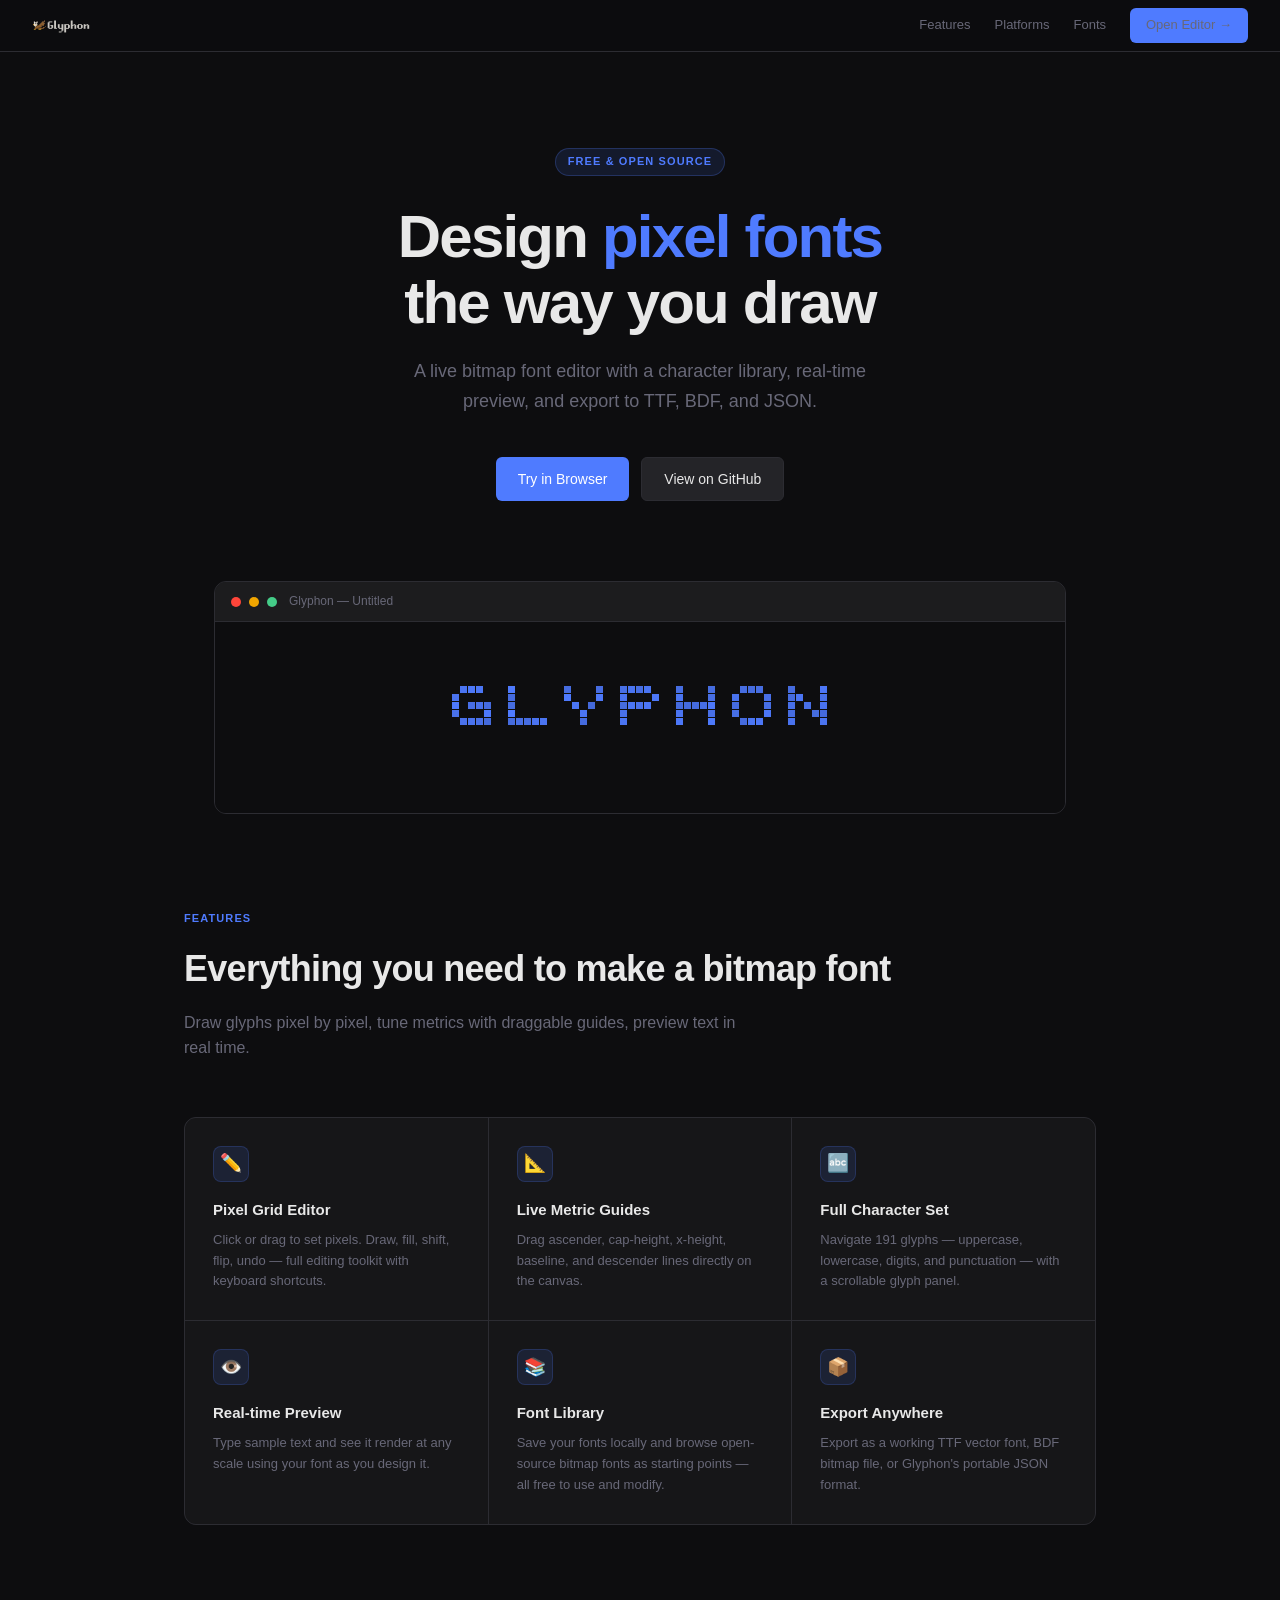
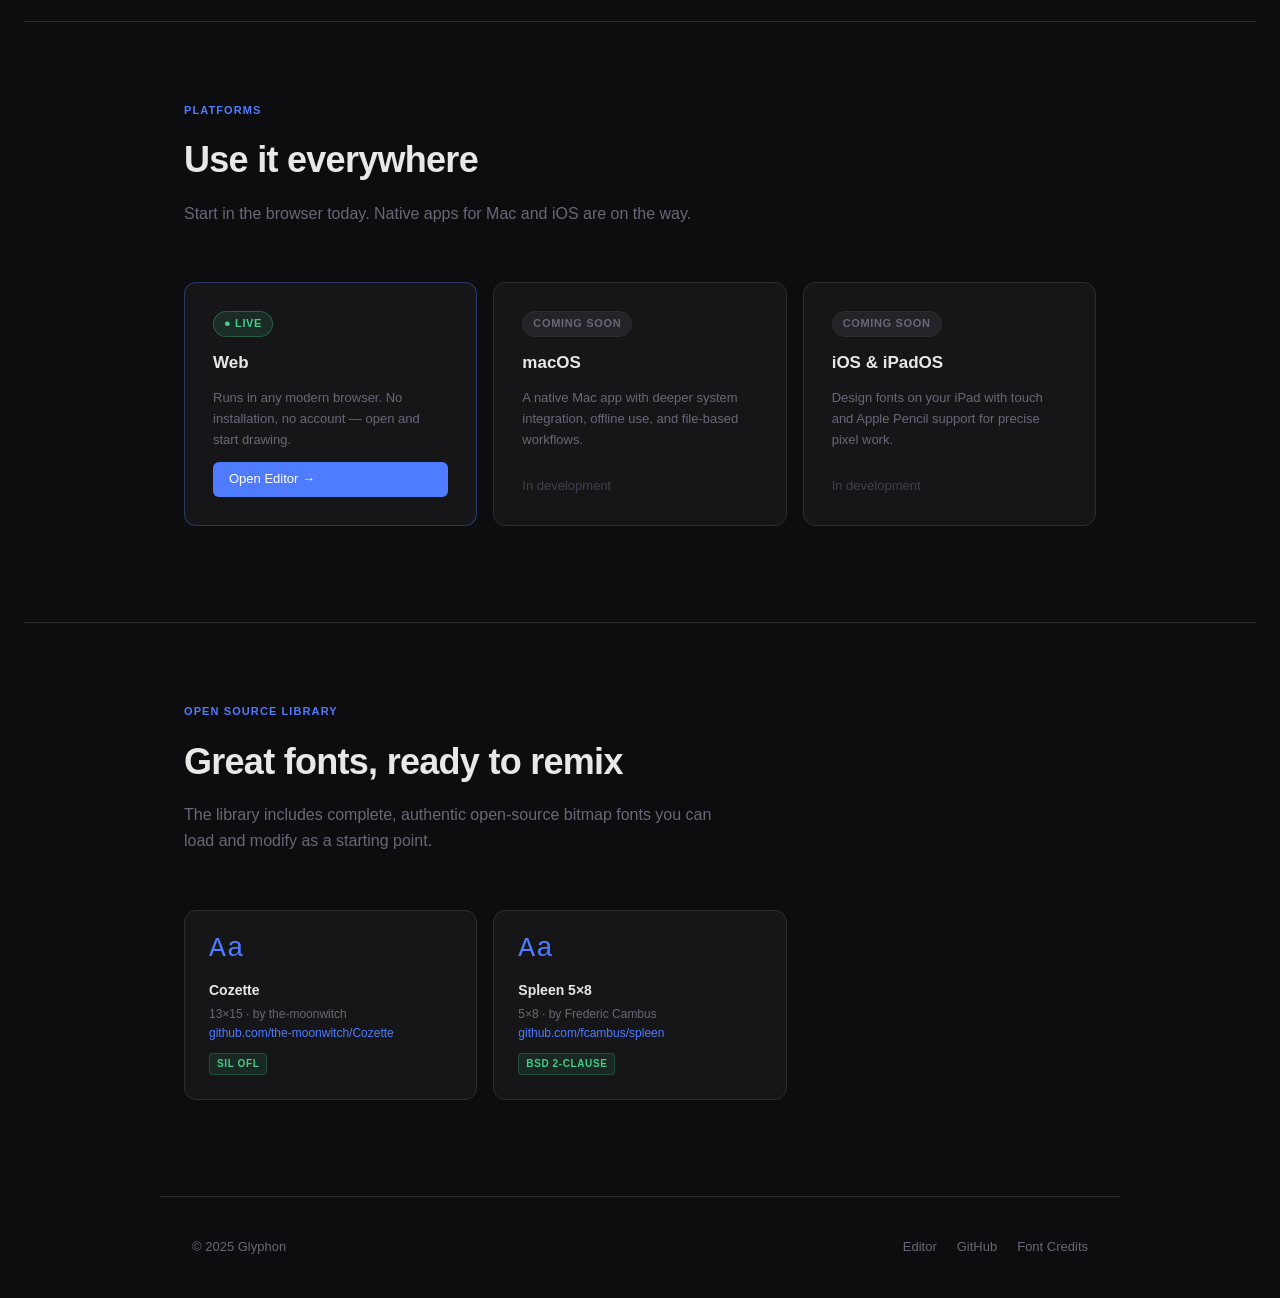
==== about.html @ fd6e1372 "feat: add Glyphon microsite (about.html) - Hero section with pixel-font canvas preview - Feature gri" ====
<!DOCTYPE html>
<html lang="en">
<head>
  <meta charset="UTF-8">
  <meta name="viewport" content="width=device-width, initial-scale=1.0">
  <title>Glyphon — Pixel Font Editor</title>
  <meta name="description" content="Design bitmap fonts with a live pixel editor, export to TTF, BDF, or JSON, and draw inspiration from an open-source font library.">
  <style>
    *, *::before, *::after { box-sizing: border-box; margin: 0; padding: 0; }

    :root {
      --bg-0:    #0d0d0f;
      --bg-1:    #161618;
      --bg-2:    #1c1c1e;
      --bg-3:    #242428;
      --border:  #2c2c32;
      --accent:  #4f7bff;
      --accent-h:#6d94ff;
      --text-0:  #e8e8e8;
      --text-1:  #686878;
      --text-2:  #404050;
      --green:   #44cc88;
      --red:     #ff453a;
    }

    html { scroll-behavior: smooth; }

    body {
      background: var(--bg-0);
      color: var(--text-0);
      font-family: -apple-system, BlinkMacSystemFont, 'Segoe UI', Helvetica, Arial, sans-serif;
      font-size: 15px;
      line-height: 1.6;
      -webkit-font-smoothing: antialiased;
    }

    a { color: var(--accent); text-decoration: none; }
    a:hover { color: var(--accent-h); }

    /* ── Nav ──────────────────────────────────────────────────── */
    nav {
      position: sticky;
      top: 0;
      z-index: 100;
      display: flex;
      align-items: center;
      justify-content: space-between;
      padding: 0 32px;
      height: 52px;
      background: rgba(13,13,15,0.85);
      backdrop-filter: blur(12px);
      border-bottom: 1px solid var(--border);
    }

    .nav-logo {
      display: flex;
      align-items: center;
      gap: 10px;
      font-weight: 600;
      font-size: 15px;
      color: var(--text-0);
    }

    .nav-logo img { height: 22px; }

    .nav-links {
      display: flex;
      align-items: center;
      gap: 24px;
      font-size: 13px;
      color: var(--text-1);
    }

    .nav-links a { color: var(--text-1); }
    .nav-links a:hover { color: var(--text-0); }

    .btn {
      display: inline-flex;
      align-items: center;
      gap: 6px;
      padding: 7px 16px;
      border-radius: 6px;
      font-size: 13px;
      font-weight: 500;
      cursor: pointer;
      border: none;
      transition: background 0.15s, color 0.15s;
    }

    .btn-primary {
      background: var(--accent);
      color: #fff;
    }
    .btn-primary:hover { background: var(--accent-h); color: #fff; }

    .btn-secondary {
      background: var(--bg-3);
      color: var(--text-0);
      border: 1px solid var(--border);
    }
    .btn-secondary:hover { background: #2e2e34; }

    /* ── Hero ─────────────────────────────────────────────────── */
    .hero {
      text-align: center;
      padding: 96px 24px 80px;
      max-width: 720px;
      margin: 0 auto;
    }

    .hero-eyebrow {
      display: inline-block;
      font-size: 11px;
      font-weight: 600;
      letter-spacing: 0.1em;
      text-transform: uppercase;
      color: var(--accent);
      background: rgba(79,123,255,0.12);
      border: 1px solid rgba(79,123,255,0.25);
      border-radius: 100px;
      padding: 4px 12px;
      margin-bottom: 28px;
    }

    .hero h1 {
      font-size: clamp(36px, 6vw, 60px);
      font-weight: 700;
      letter-spacing: -0.03em;
      line-height: 1.1;
      margin-bottom: 20px;
      color: var(--text-0);
    }

    .hero h1 span { color: var(--accent); }

    .hero p {
      font-size: 18px;
      color: var(--text-1);
      max-width: 520px;
      margin: 0 auto 40px;
      line-height: 1.7;
    }

    .hero-cta {
      display: flex;
      gap: 12px;
      justify-content: center;
      flex-wrap: wrap;
    }

    .hero-cta .btn { padding: 10px 22px; font-size: 14px; }

    /* ── Pixel preview canvas ─────────────────────────────────── */
    .pixel-preview {
      margin: 0 auto 96px;
      max-width: 900px;
      padding: 0 24px;
    }

    .preview-frame {
      background: var(--bg-1);
      border: 1px solid var(--border);
      border-radius: 12px;
      overflow: hidden;
    }

    .preview-bar {
      display: flex;
      align-items: center;
      gap: 8px;
      padding: 10px 16px;
      border-bottom: 1px solid var(--border);
      background: var(--bg-2);
    }

    .preview-dot {
      width: 10px; height: 10px;
      border-radius: 50%;
    }
    .preview-dot:nth-child(1) { background: var(--red); }
    .preview-dot:nth-child(2) { background: #f0a500; }
    .preview-dot:nth-child(3) { background: var(--green); }

    .preview-title {
      font-size: 12px;
      color: var(--text-1);
      margin-left: 4px;
    }

    .preview-canvas-wrap {
      padding: 32px;
      text-align: center;
      background: var(--bg-0);
    }

    canvas#hero-canvas {
      image-rendering: pixelated;
    }

    /* ── Features ─────────────────────────────────────────────── */
    .section {
      max-width: 960px;
      margin: 0 auto;
      padding: 0 24px 96px;
    }

    .section-label {
      font-size: 11px;
      font-weight: 600;
      letter-spacing: 0.1em;
      text-transform: uppercase;
      color: var(--accent);
      margin-bottom: 12px;
    }

    .section h2 {
      font-size: clamp(24px, 4vw, 36px);
      font-weight: 700;
      letter-spacing: -0.02em;
      margin-bottom: 12px;
    }

    .section-sub {
      color: var(--text-1);
      font-size: 16px;
      max-width: 560px;
      margin-bottom: 56px;
    }

    .features-grid {
      display: grid;
      grid-template-columns: repeat(auto-fill, minmax(260px, 1fr));
      gap: 1px;
      background: var(--border);
      border: 1px solid var(--border);
      border-radius: 12px;
      overflow: hidden;
    }

    .feature-card {
      background: var(--bg-1);
      padding: 28px;
    }

    .feature-icon {
      width: 36px;
      height: 36px;
      border-radius: 8px;
      background: rgba(79,123,255,0.12);
      border: 1px solid rgba(79,123,255,0.2);
      display: flex;
      align-items: center;
      justify-content: center;
      font-size: 18px;
      margin-bottom: 16px;
    }

    .feature-card h3 {
      font-size: 15px;
      font-weight: 600;
      margin-bottom: 8px;
    }

    .feature-card p {
      font-size: 13px;
      color: var(--text-1);
      line-height: 1.6;
    }

    /* ── Platforms ────────────────────────────────────────────── */
    .platforms-grid {
      display: grid;
      grid-template-columns: repeat(auto-fill, minmax(260px, 1fr));
      gap: 16px;
    }

    .platform-card {
      background: var(--bg-1);
      border: 1px solid var(--border);
      border-radius: 12px;
      padding: 28px;
      display: flex;
      flex-direction: column;
      gap: 12px;
    }

    .platform-card.available { border-color: rgba(79,123,255,0.35); }

    .platform-badge {
      display: inline-flex;
      align-items: center;
      gap: 6px;
      font-size: 11px;
      font-weight: 600;
      letter-spacing: 0.06em;
      text-transform: uppercase;
      padding: 3px 10px;
      border-radius: 100px;
      width: fit-content;
    }

    .badge-live {
      background: rgba(68,204,136,0.12);
      border: 1px solid rgba(68,204,136,0.3);
      color: var(--green);
    }

    .badge-soon {
      background: var(--bg-3);
      border: 1px solid var(--border);
      color: var(--text-1);
    }

    .platform-card h3 { font-size: 17px; font-weight: 600; }

    .platform-card p {
      font-size: 13px;
      color: var(--text-1);
      line-height: 1.6;
      flex: 1;
    }

    /* ── Fonts ────────────────────────────────────────────────── */
    .fonts-grid {
      display: grid;
      grid-template-columns: repeat(auto-fill, minmax(260px, 1fr));
      gap: 16px;
    }

    .font-card {
      background: var(--bg-1);
      border: 1px solid var(--border);
      border-radius: 12px;
      padding: 24px;
    }

    .font-preview {
      font-size: 28px;
      letter-spacing: 0.04em;
      margin-bottom: 16px;
      color: var(--accent);
      font-family: monospace;
      line-height: 1;
    }

    .font-name { font-size: 14px; font-weight: 600; margin-bottom: 4px; }

    .font-meta { font-size: 12px; color: var(--text-1); }

    .font-license {
      display: inline-block;
      margin-top: 10px;
      font-size: 10px;
      font-weight: 600;
      letter-spacing: 0.06em;
      text-transform: uppercase;
      background: rgba(68,204,136,0.1);
      border: 1px solid rgba(68,204,136,0.25);
      color: var(--green);
      border-radius: 4px;
      padding: 2px 7px;
    }

    /* ── Footer ───────────────────────────────────────────────── */
    footer {
      border-top: 1px solid var(--border);
      padding: 40px 32px;
      display: flex;
      align-items: center;
      justify-content: space-between;
      flex-wrap: wrap;
      gap: 16px;
      color: var(--text-1);
      font-size: 13px;
      max-width: 960px;
      margin: 0 auto;
    }

    footer a { color: var(--text-1); }
    footer a:hover { color: var(--text-0); }

    .footer-links { display: flex; gap: 20px; flex-wrap: wrap; }

    /* ── Divider ──────────────────────────────────────────────── */
    .divider {
      border: none;
      border-top: 1px solid var(--border);
      margin: 0 24px 80px;
    }
  </style>
</head>
<body>

  <!-- Nav -->
  <nav>
    <a class="nav-logo" href="about.html">
      <img src="assets/glyphon-logo.png" alt="Glyphon">
    </a>
    <div class="nav-links">
      <a href="#features">Features</a>
      <a href="#platforms">Platforms</a>
      <a href="#fonts">Fonts</a>
      <a class="btn btn-primary" href="index.html">Open Editor →</a>
    </div>
  </nav>

  <!-- Hero -->
  <section class="hero">
    <div class="hero-eyebrow">Free &amp; Open Source</div>
    <h1>Design <span>pixel fonts</span><br>the way you draw</h1>
    <p>A live bitmap font editor with a character library, real-time preview, and export to TTF, BDF, and JSON.</p>
    <div class="hero-cta">
      <a class="btn btn-primary" href="index.html">Try in Browser</a>
      <a class="btn btn-secondary" href="https://github.com/jussiedlund/glyphon-web" target="_blank">View on GitHub</a>
    </div>
  </section>

  <!-- Live pixel preview -->
  <div class="pixel-preview">
    <div class="preview-frame">
      <div class="preview-bar">
        <div class="preview-dot"></div>
        <div class="preview-dot"></div>
        <div class="preview-dot"></div>
        <span class="preview-title">Glyphon — Untitled</span>
      </div>
      <div class="preview-canvas-wrap">
        <canvas id="hero-canvas" width="720" height="120"></canvas>
      </div>
    </div>
  </div>

  <!-- Features -->
  <section class="section" id="features">
    <div class="section-label">Features</div>
    <h2>Everything you need to make a bitmap font</h2>
    <p class="section-sub">Draw glyphs pixel by pixel, tune metrics with draggable guides, preview text in real time.</p>

    <div class="features-grid">
      <div class="feature-card">
        <div class="feature-icon">✏️</div>
        <h3>Pixel Grid Editor</h3>
        <p>Click or drag to set pixels. Draw, fill, shift, flip, undo — full editing toolkit with keyboard shortcuts.</p>
      </div>
      <div class="feature-card">
        <div class="feature-icon">📐</div>
        <h3>Live Metric Guides</h3>
        <p>Drag ascender, cap-height, x-height, baseline, and descender lines directly on the canvas.</p>
      </div>
      <div class="feature-card">
        <div class="feature-icon">🔤</div>
        <h3>Full Character Set</h3>
        <p>Navigate 191 glyphs — uppercase, lowercase, digits, and punctuation — with a scrollable glyph panel.</p>
      </div>
      <div class="feature-card">
        <div class="feature-icon">👁️</div>
        <h3>Real-time Preview</h3>
        <p>Type sample text and see it render at any scale using your font as you design it.</p>
      </div>
      <div class="feature-card">
        <div class="feature-icon">📚</div>
        <h3>Font Library</h3>
        <p>Save your fonts locally and browse open-source bitmap fonts as starting points — all free to use and modify.</p>
      </div>
      <div class="feature-card">
        <div class="feature-icon">📦</div>
        <h3>Export Anywhere</h3>
        <p>Export as a working TTF vector font, BDF bitmap file, or Glyphon's portable JSON format.</p>
      </div>
    </div>
  </section>

  <hr class="divider">

  <!-- Platforms -->
  <section class="section" id="platforms">
    <div class="section-label">Platforms</div>
    <h2>Use it everywhere</h2>
    <p class="section-sub">Start in the browser today. Native apps for Mac and iOS are on the way.</p>

    <div class="platforms-grid">
      <div class="platform-card available">
        <span class="platform-badge badge-live">● Live</span>
        <h3>Web</h3>
        <p>Runs in any modern browser. No installation, no account — open and start drawing.</p>
        <a class="btn btn-primary" href="index.html">Open Editor →</a>
      </div>
      <div class="platform-card">
        <span class="platform-badge badge-soon">Coming soon</span>
        <h3>macOS</h3>
        <p>A native Mac app with deeper system integration, offline use, and file-based workflows.</p>
        <span style="font-size:13px; color: var(--text-2);">In development</span>
      </div>
      <div class="platform-card">
        <span class="platform-badge badge-soon">Coming soon</span>
        <h3>iOS &amp; iPadOS</h3>
        <p>Design fonts on your iPad with touch and Apple Pencil support for precise pixel work.</p>
        <span style="font-size:13px; color: var(--text-2);">In development</span>
      </div>
    </div>
  </section>

  <hr class="divider">

  <!-- Bundled Fonts -->
  <section class="section" id="fonts">
    <div class="section-label">Open Source Library</div>
    <h2>Great fonts, ready to remix</h2>
    <p class="section-sub">The library includes complete, authentic open-source bitmap fonts you can load and modify as a starting point.</p>

    <div class="fonts-grid">
      <div class="font-card">
        <div class="font-preview">Aa</div>
        <div class="font-name">Cozette</div>
        <div class="font-meta">13×15 · by the-moonwitch</div>
        <div class="font-meta"><a href="https://github.com/the-moonwitch/Cozette" target="_blank">github.com/the-moonwitch/Cozette</a></div>
        <span class="font-license">SIL OFL</span>
      </div>
      <div class="font-card">
        <div class="font-preview">Aa</div>
        <div class="font-name">Spleen 5×8</div>
        <div class="font-meta">5×8 · by Frederic Cambus</div>
        <div class="font-meta"><a href="https://github.com/fcambus/spleen" target="_blank">github.com/fcambus/spleen</a></div>
        <span class="font-license">BSD 2-Clause</span>
      </div>
    </div>
  </section>

  <!-- Footer -->
  <footer>
    <span>© 2025 Glyphon</span>
    <div class="footer-links">
      <a href="index.html">Editor</a>
      <a href="https://github.com/jussiedlund/glyphon-web" target="_blank">GitHub</a>
      <a href="FONTS.md">Font Credits</a>
    </div>
  </footer>

  <script>
    // Draw a live pixel-font preview on the hero canvas using Cozette-style glyphs
    (function () {
      const canvas = document.getElementById('hero-canvas');
      const ctx = canvas.getContext('2d');
      const W = canvas.width, H = canvas.height;

      // Simple 5×7 pixel font data for the preview text "GLYPHON"
      const GLYPHS = {
        G: [[0,1,1,1,0],[1,0,0,0,0],[1,0,1,1,1],[1,0,0,0,1],[0,1,1,1,1],[0,0,0,0,0],[0,0,0,0,0]],
        L: [[1,0,0,0,0],[1,0,0,0,0],[1,0,0,0,0],[1,0,0,0,0],[1,1,1,1,1],[0,0,0,0,0],[0,0,0,0,0]],
        Y: [[1,0,0,0,1],[1,0,0,0,1],[0,1,0,1,0],[0,0,1,0,0],[0,0,1,0,0],[0,0,0,0,0],[0,0,0,0,0]],
        P: [[1,1,1,1,0],[1,0,0,0,1],[1,1,1,1,0],[1,0,0,0,0],[1,0,0,0,0],[0,0,0,0,0],[0,0,0,0,0]],
        H: [[1,0,0,0,1],[1,0,0,0,1],[1,1,1,1,1],[1,0,0,0,1],[1,0,0,0,1],[0,0,0,0,0],[0,0,0,0,0]],
        O: [[0,1,1,1,0],[1,0,0,0,1],[1,0,0,0,1],[1,0,0,0,1],[0,1,1,1,0],[0,0,0,0,0],[0,0,0,0,0]],
        N: [[1,0,0,0,1],[1,1,0,0,1],[1,0,1,0,1],[1,0,0,1,1],[1,0,0,0,1],[0,0,0,0,0],[0,0,0,0,0]],
      };

      const TEXT = 'GLYPHON';
      const SCALE = 8;
      const PW = 5, PH = 7;
      const GAP = 2;

      const totalW = TEXT.length * (PW + GAP) * SCALE - GAP * SCALE;
      const totalH = PH * SCALE;
      const ox = Math.round((W - totalW) / 2);
      const oy = Math.round((H - totalH) / 2);

      ctx.clearRect(0, 0, W, H);

      TEXT.split('').forEach((ch, ci) => {
        const glyph = GLYPHS[ch];
        if (!glyph) return;
        const x0 = ox + ci * (PW + GAP) * SCALE;
        glyph.forEach((row, r) => {
          row.forEach((bit, c) => {
            if (!bit) return;
            // Blue-ish accent pixels
            const alpha = 0.85 + Math.random() * 0.15;
            ctx.fillStyle = `rgba(79,123,255,${alpha})`;
            ctx.fillRect(x0 + c * SCALE, oy + r * SCALE, SCALE - 1, SCALE - 1);
          });
        });
      });
    })();
  </script>

</body>
</html>
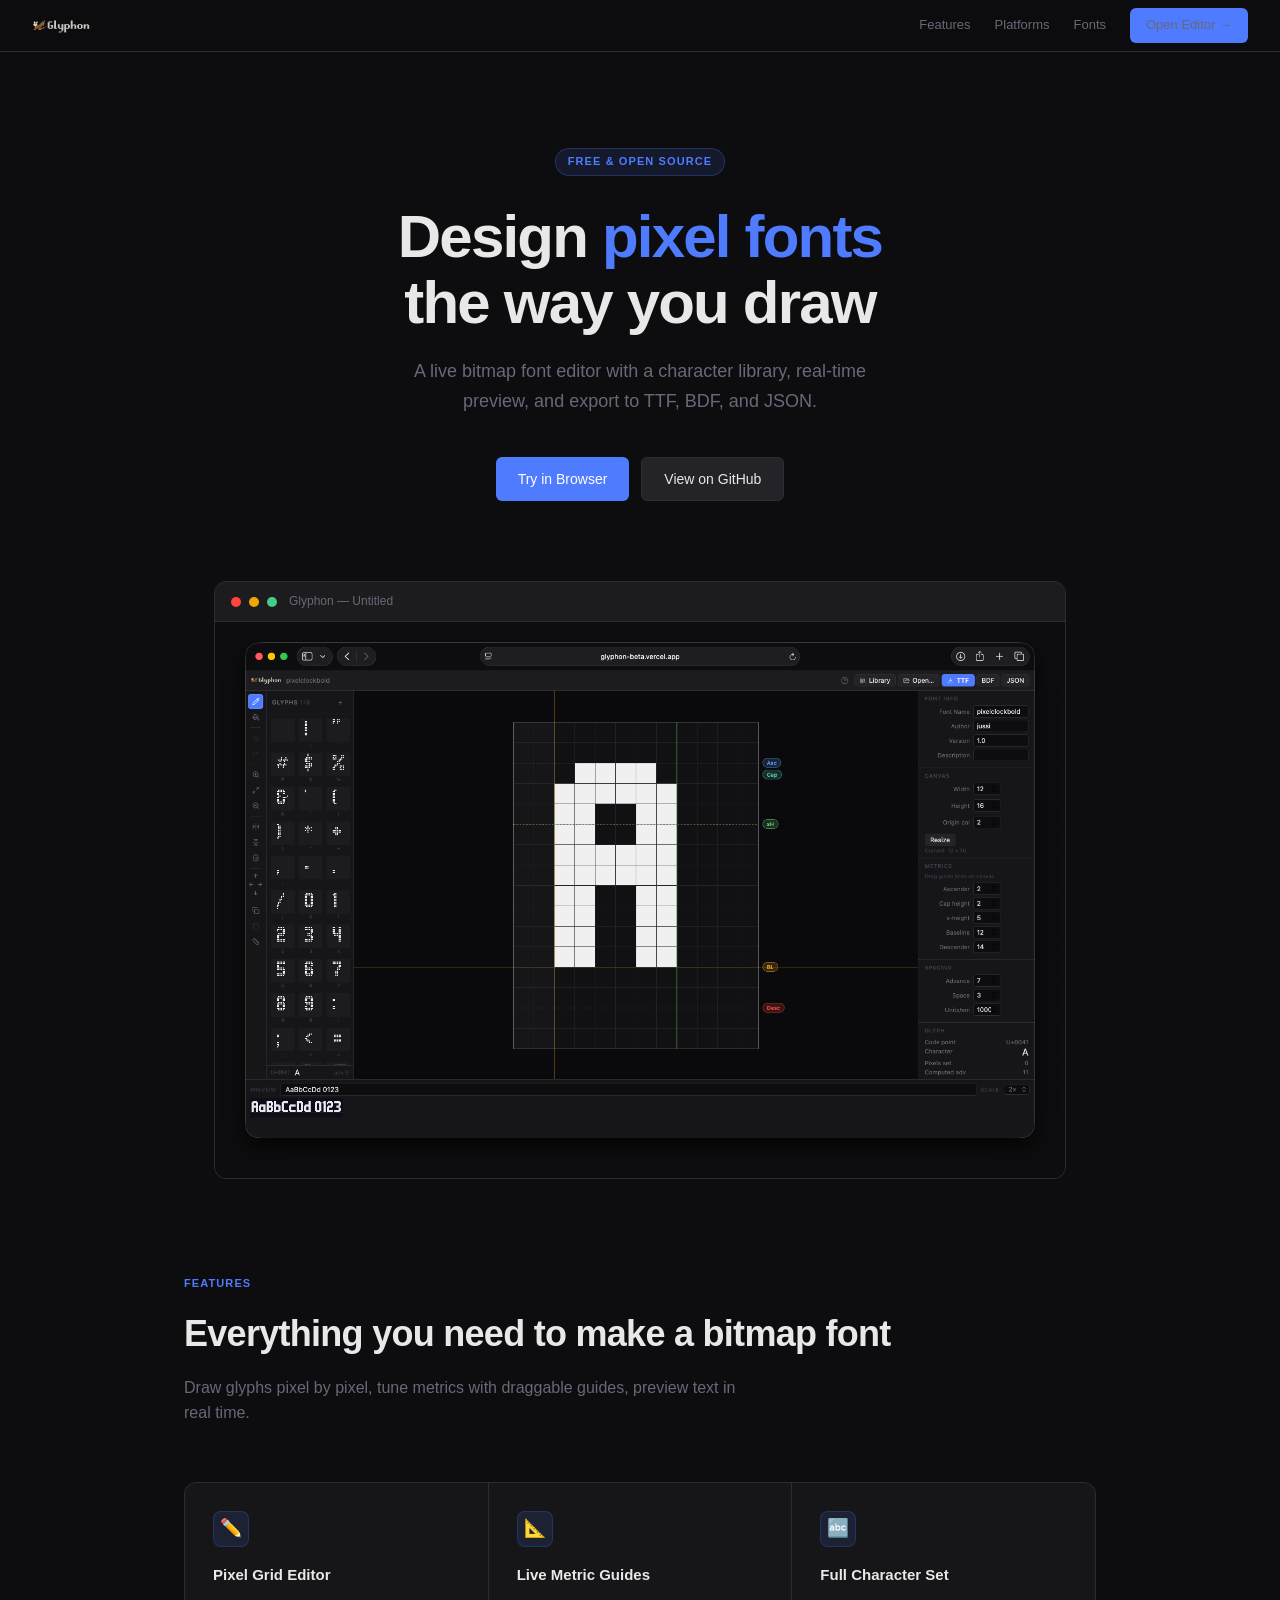
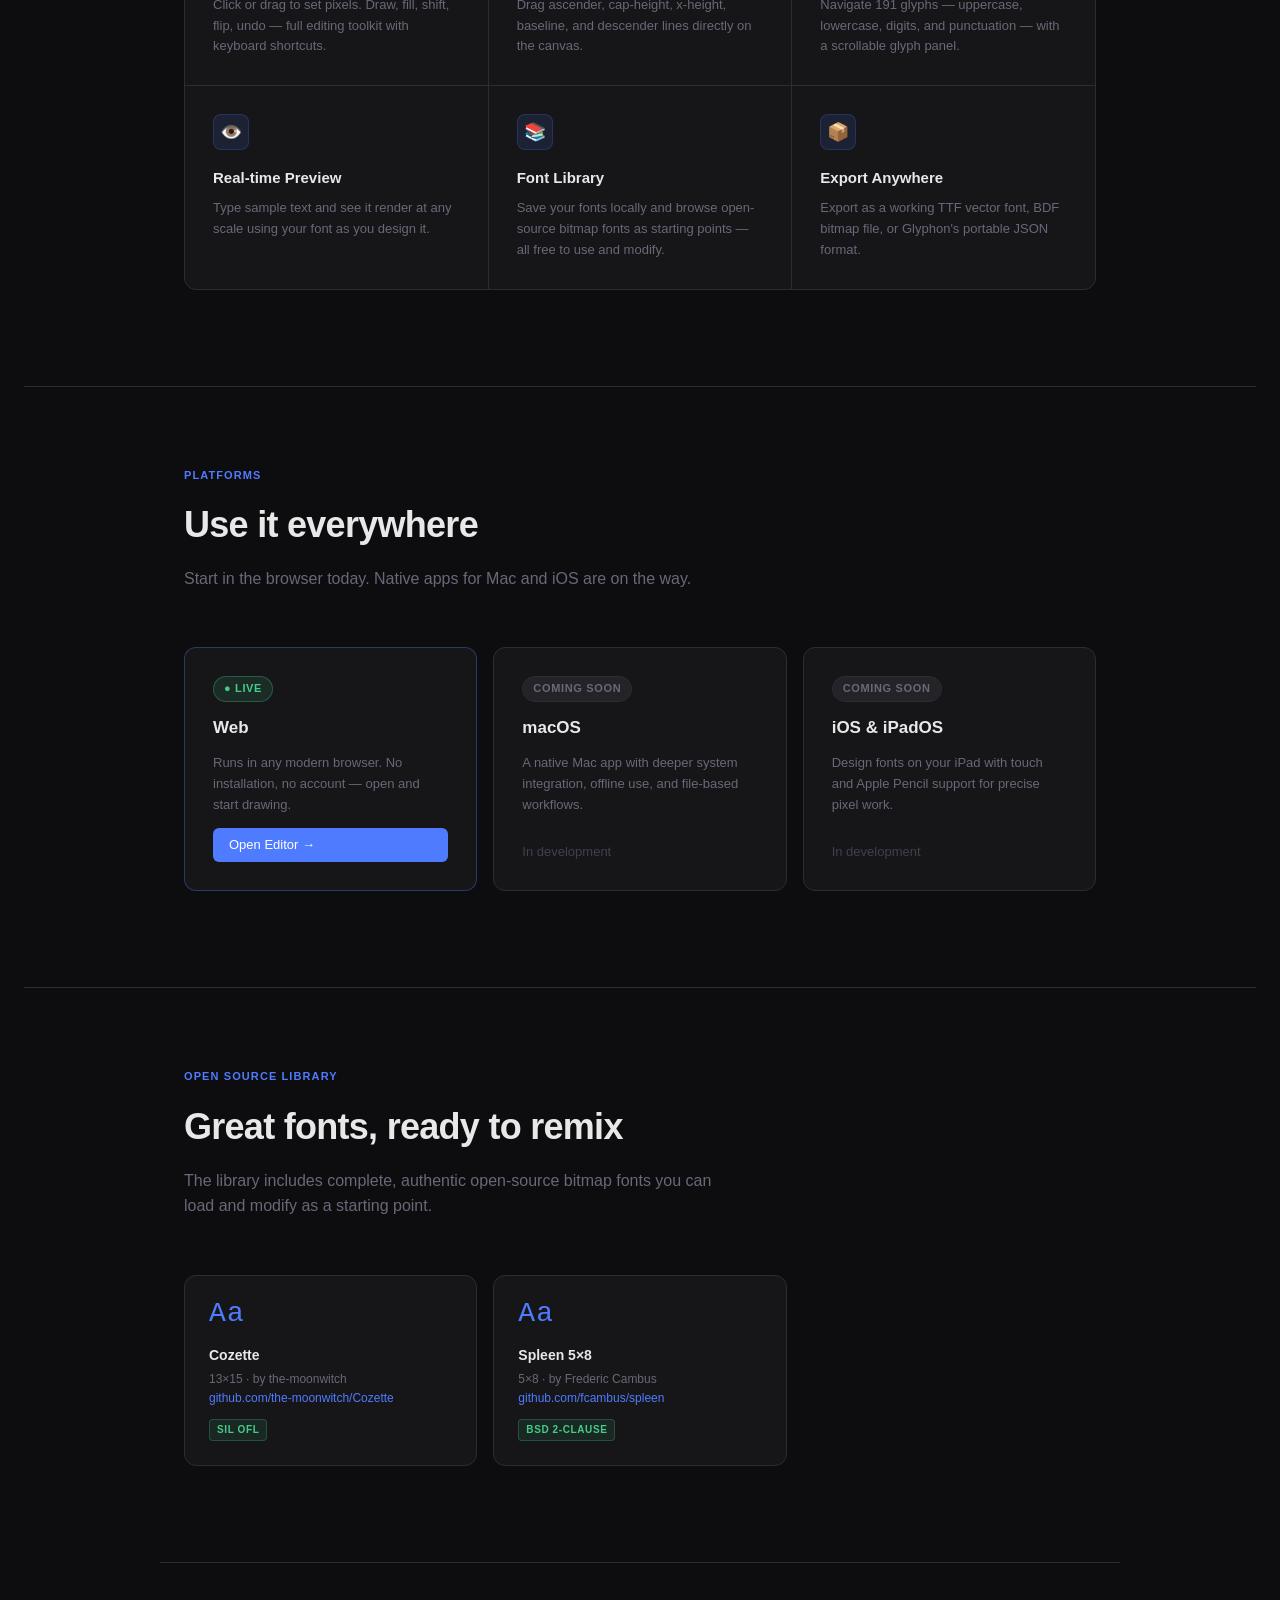
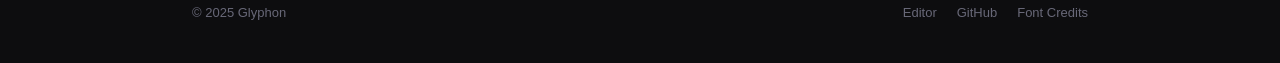
==== commit a5d75303: "feat: replace canvas hero with real app screenshot" ====
--- a/about.html
+++ b/about.html
@@ -188,13 +188,15 @@
     }
 
     .preview-canvas-wrap {
-      padding: 32px;
-      text-align: center;
+      padding: 0;
       background: var(--bg-0);
     }
 
-    canvas#hero-canvas {
-      image-rendering: pixelated;
+    .preview-canvas-wrap img {
+      width: 100%;
+      height: auto;
+      display: block;
+      border-radius: 0 0 11px 11px;
     }
 
     /* ── Features ─────────────────────────────────────────────── */
@@ -425,7 +427,7 @@
         <span class="preview-title">Glyphon — Untitled</span>
       </div>
       <div class="preview-canvas-wrap">
-        <canvas id="hero-canvas" width="720" height="120"></canvas>
+        <img src="assets/app-screenshot.png" alt="Glyphon editor showing a pixel font being designed">
       </div>
     </div>
   </div>
@@ -536,52 +538,6 @@
     </div>
   </footer>
 
-  <script>
-    // Draw a live pixel-font preview on the hero canvas using Cozette-style glyphs
-    (function () {
-      const canvas = document.getElementById('hero-canvas');
-      const ctx = canvas.getContext('2d');
-      const W = canvas.width, H = canvas.height;
-
-      // Simple 5×7 pixel font data for the preview text "GLYPHON"
-      const GLYPHS = {
-        G: [[0,1,1,1,0],[1,0,0,0,0],[1,0,1,1,1],[1,0,0,0,1],[0,1,1,1,1],[0,0,0,0,0],[0,0,0,0,0]],
-        L: [[1,0,0,0,0],[1,0,0,0,0],[1,0,0,0,0],[1,0,0,0,0],[1,1,1,1,1],[0,0,0,0,0],[0,0,0,0,0]],
-        Y: [[1,0,0,0,1],[1,0,0,0,1],[0,1,0,1,0],[0,0,1,0,0],[0,0,1,0,0],[0,0,0,0,0],[0,0,0,0,0]],
-        P: [[1,1,1,1,0],[1,0,0,0,1],[1,1,1,1,0],[1,0,0,0,0],[1,0,0,0,0],[0,0,0,0,0],[0,0,0,0,0]],
-        H: [[1,0,0,0,1],[1,0,0,0,1],[1,1,1,1,1],[1,0,0,0,1],[1,0,0,0,1],[0,0,0,0,0],[0,0,0,0,0]],
-        O: [[0,1,1,1,0],[1,0,0,0,1],[1,0,0,0,1],[1,0,0,0,1],[0,1,1,1,0],[0,0,0,0,0],[0,0,0,0,0]],
-        N: [[1,0,0,0,1],[1,1,0,0,1],[1,0,1,0,1],[1,0,0,1,1],[1,0,0,0,1],[0,0,0,0,0],[0,0,0,0,0]],
-      };
-
-      const TEXT = 'GLYPHON';
-      const SCALE = 8;
-      const PW = 5, PH = 7;
-      const GAP = 2;
-
-      const totalW = TEXT.length * (PW + GAP) * SCALE - GAP * SCALE;
-      const totalH = PH * SCALE;
-      const ox = Math.round((W - totalW) / 2);
-      const oy = Math.round((H - totalH) / 2);
-
-      ctx.clearRect(0, 0, W, H);
-
-      TEXT.split('').forEach((ch, ci) => {
-        const glyph = GLYPHS[ch];
-        if (!glyph) return;
-        const x0 = ox + ci * (PW + GAP) * SCALE;
-        glyph.forEach((row, r) => {
-          row.forEach((bit, c) => {
-            if (!bit) return;
-            // Blue-ish accent pixels
-            const alpha = 0.85 + Math.random() * 0.15;
-            ctx.fillStyle = `rgba(79,123,255,${alpha})`;
-            ctx.fillRect(x0 + c * SCALE, oy + r * SCALE, SCALE - 1, SCALE - 1);
-          });
-        });
-      });
-    })();
-  </script>
 
 </body>
 </html>
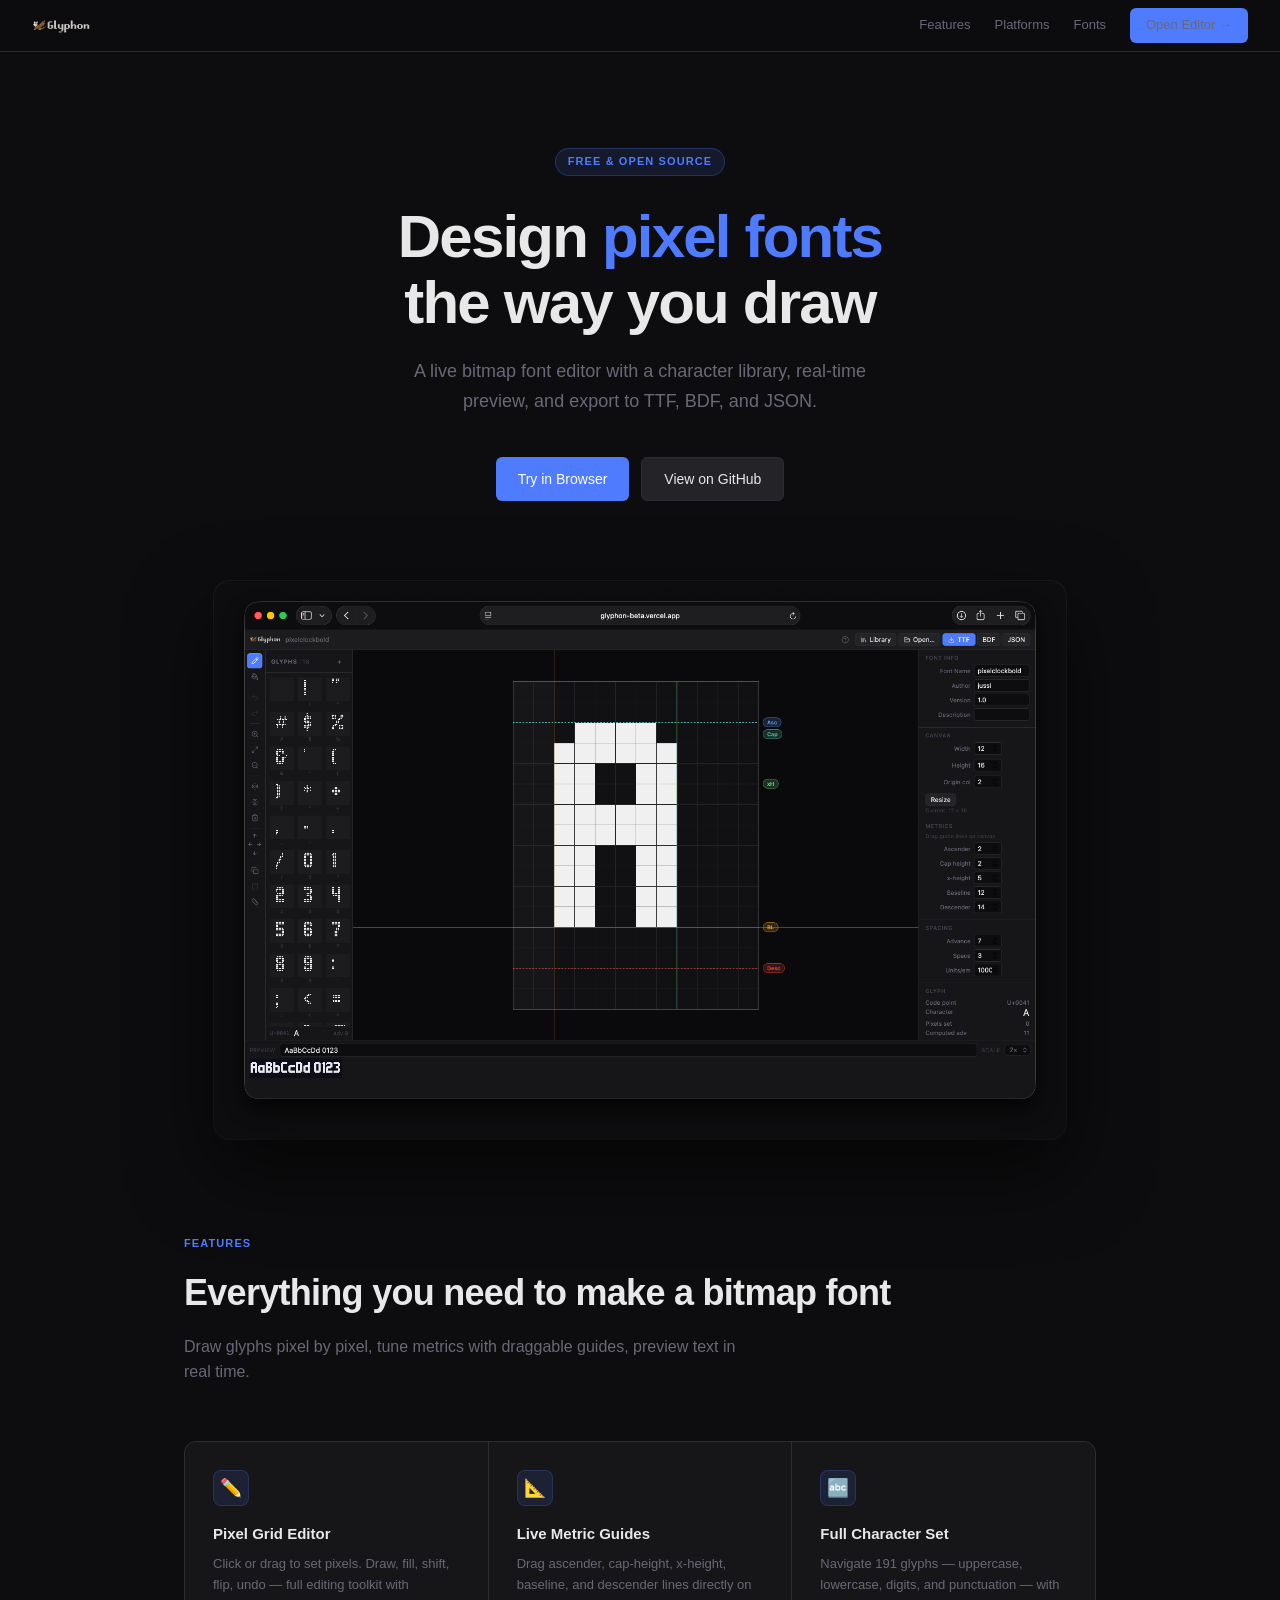
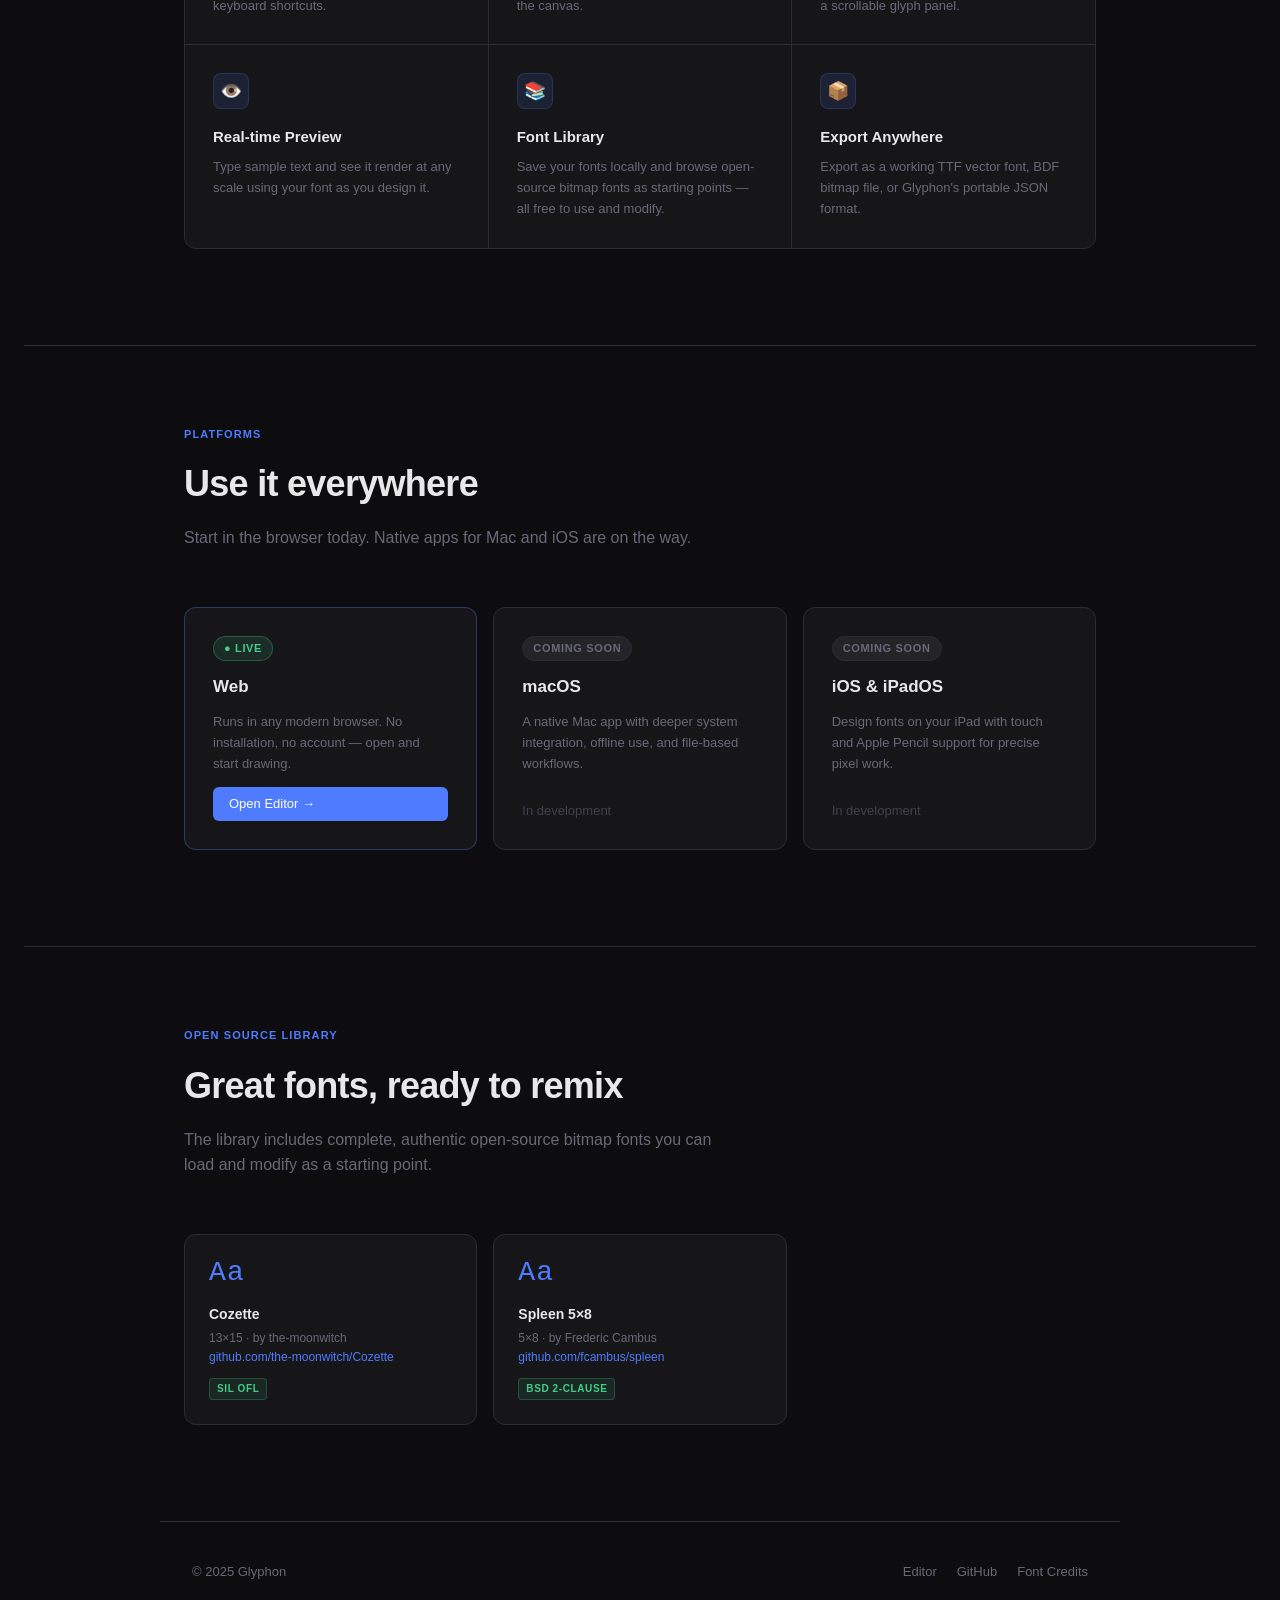
==== commit 9c8ae6bc: "fix: remove fake window chrome from about page screenshot" ====
--- a/about.html
+++ b/about.html
@@ -157,46 +157,12 @@
       padding: 0 24px;
     }
 
-    .preview-frame {
-      background: var(--bg-1);
-      border: 1px solid var(--border);
-      border-radius: 12px;
-      overflow: hidden;
-    }
-
-    .preview-bar {
-      display: flex;
-      align-items: center;
-      gap: 8px;
-      padding: 10px 16px;
-      border-bottom: 1px solid var(--border);
-      background: var(--bg-2);
-    }
-
-    .preview-dot {
-      width: 10px; height: 10px;
-      border-radius: 50%;
-    }
-    .preview-dot:nth-child(1) { background: var(--red); }
-    .preview-dot:nth-child(2) { background: #f0a500; }
-    .preview-dot:nth-child(3) { background: var(--green); }
-
-    .preview-title {
-      font-size: 12px;
-      color: var(--text-1);
-      margin-left: 4px;
-    }
-
-    .preview-canvas-wrap {
-      padding: 0;
-      background: var(--bg-0);
-    }
-
-    .preview-canvas-wrap img {
+    .preview-frame img {
       width: 100%;
       height: auto;
       display: block;
-      border-radius: 0 0 11px 11px;
+      border-radius: 16px;
+      box-shadow: 0 32px 80px rgba(0,0,0,0.6), 0 0 0 1px rgba(255,255,255,0.06);
     }
 
     /* ── Features ─────────────────────────────────────────────── */
@@ -420,15 +386,7 @@
   <!-- Live pixel preview -->
   <div class="pixel-preview">
     <div class="preview-frame">
-      <div class="preview-bar">
-        <div class="preview-dot"></div>
-        <div class="preview-dot"></div>
-        <div class="preview-dot"></div>
-        <span class="preview-title">Glyphon — Untitled</span>
-      </div>
-      <div class="preview-canvas-wrap">
-        <img src="assets/app-screenshot.png" alt="Glyphon editor showing a pixel font being designed">
-      </div>
+      <img src="assets/app-screenshot.png" alt="Glyphon editor showing a pixel font being designed">
     </div>
   </div>
 
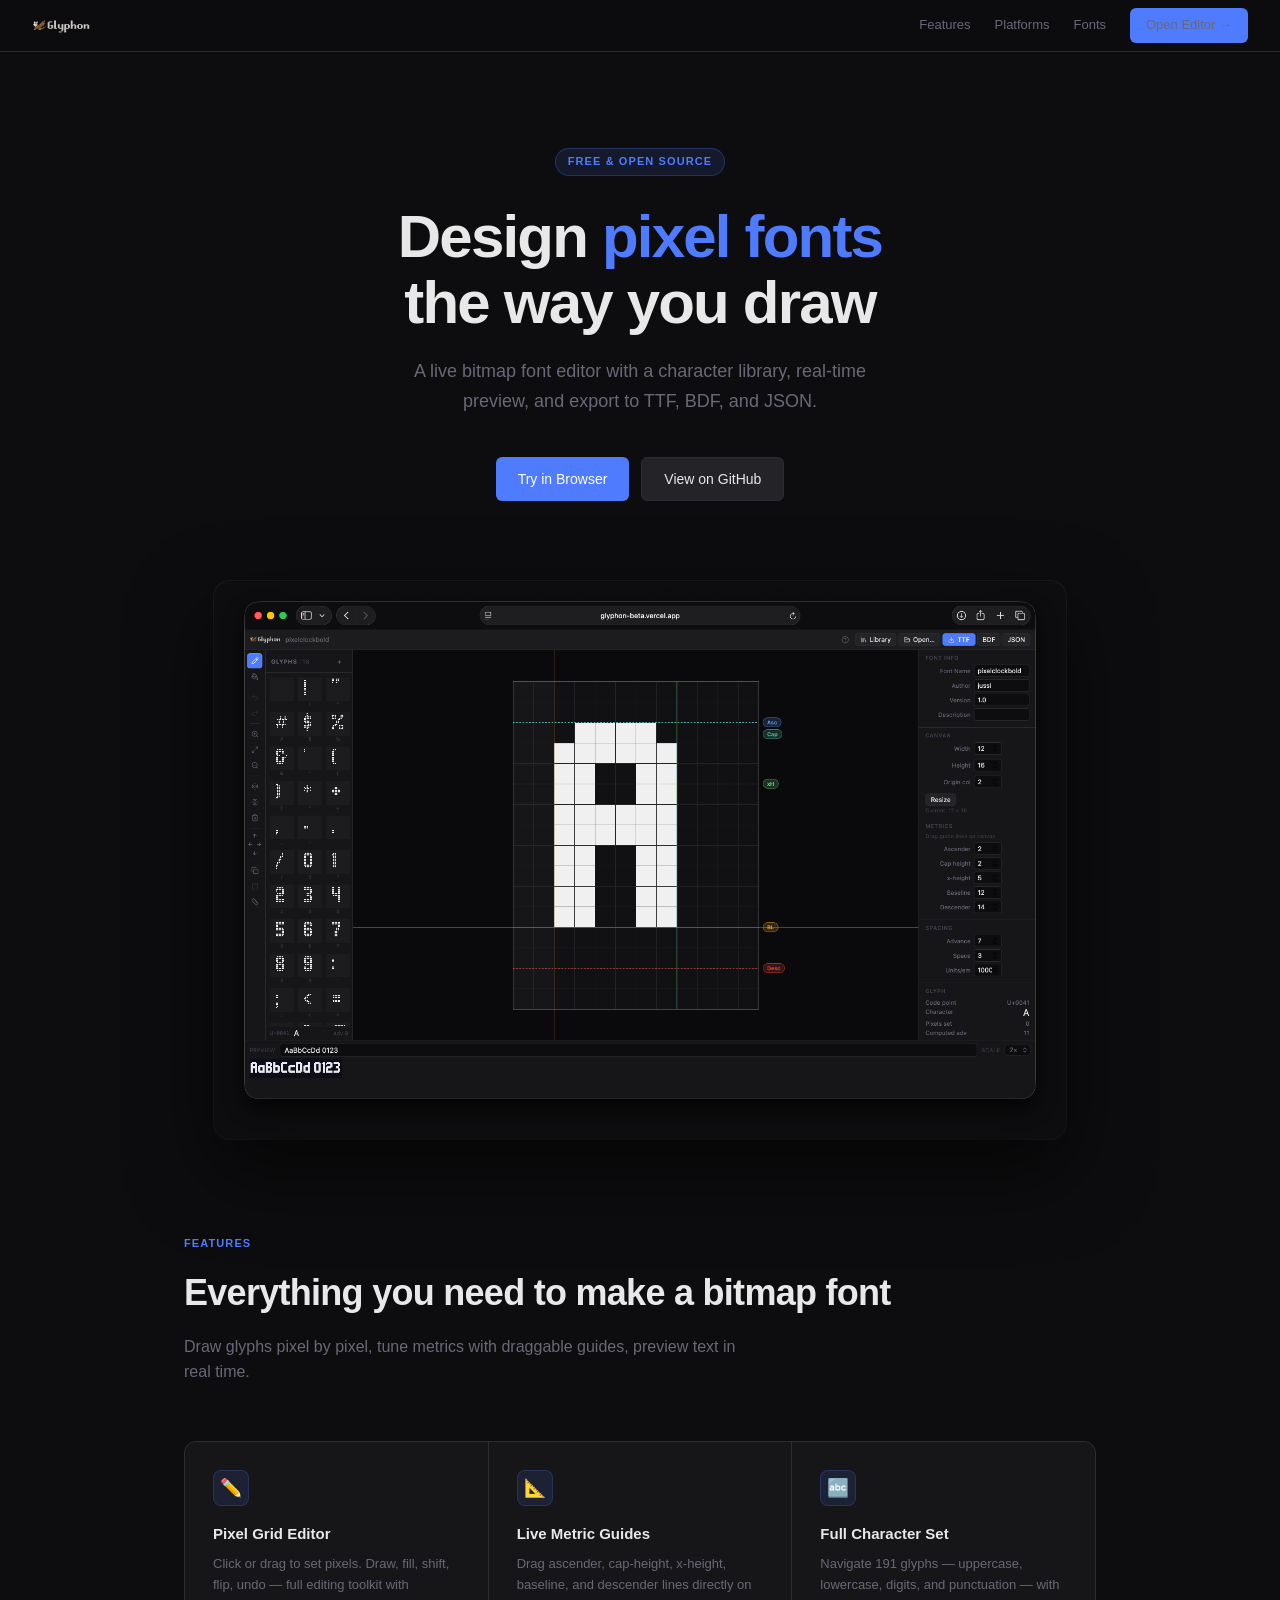
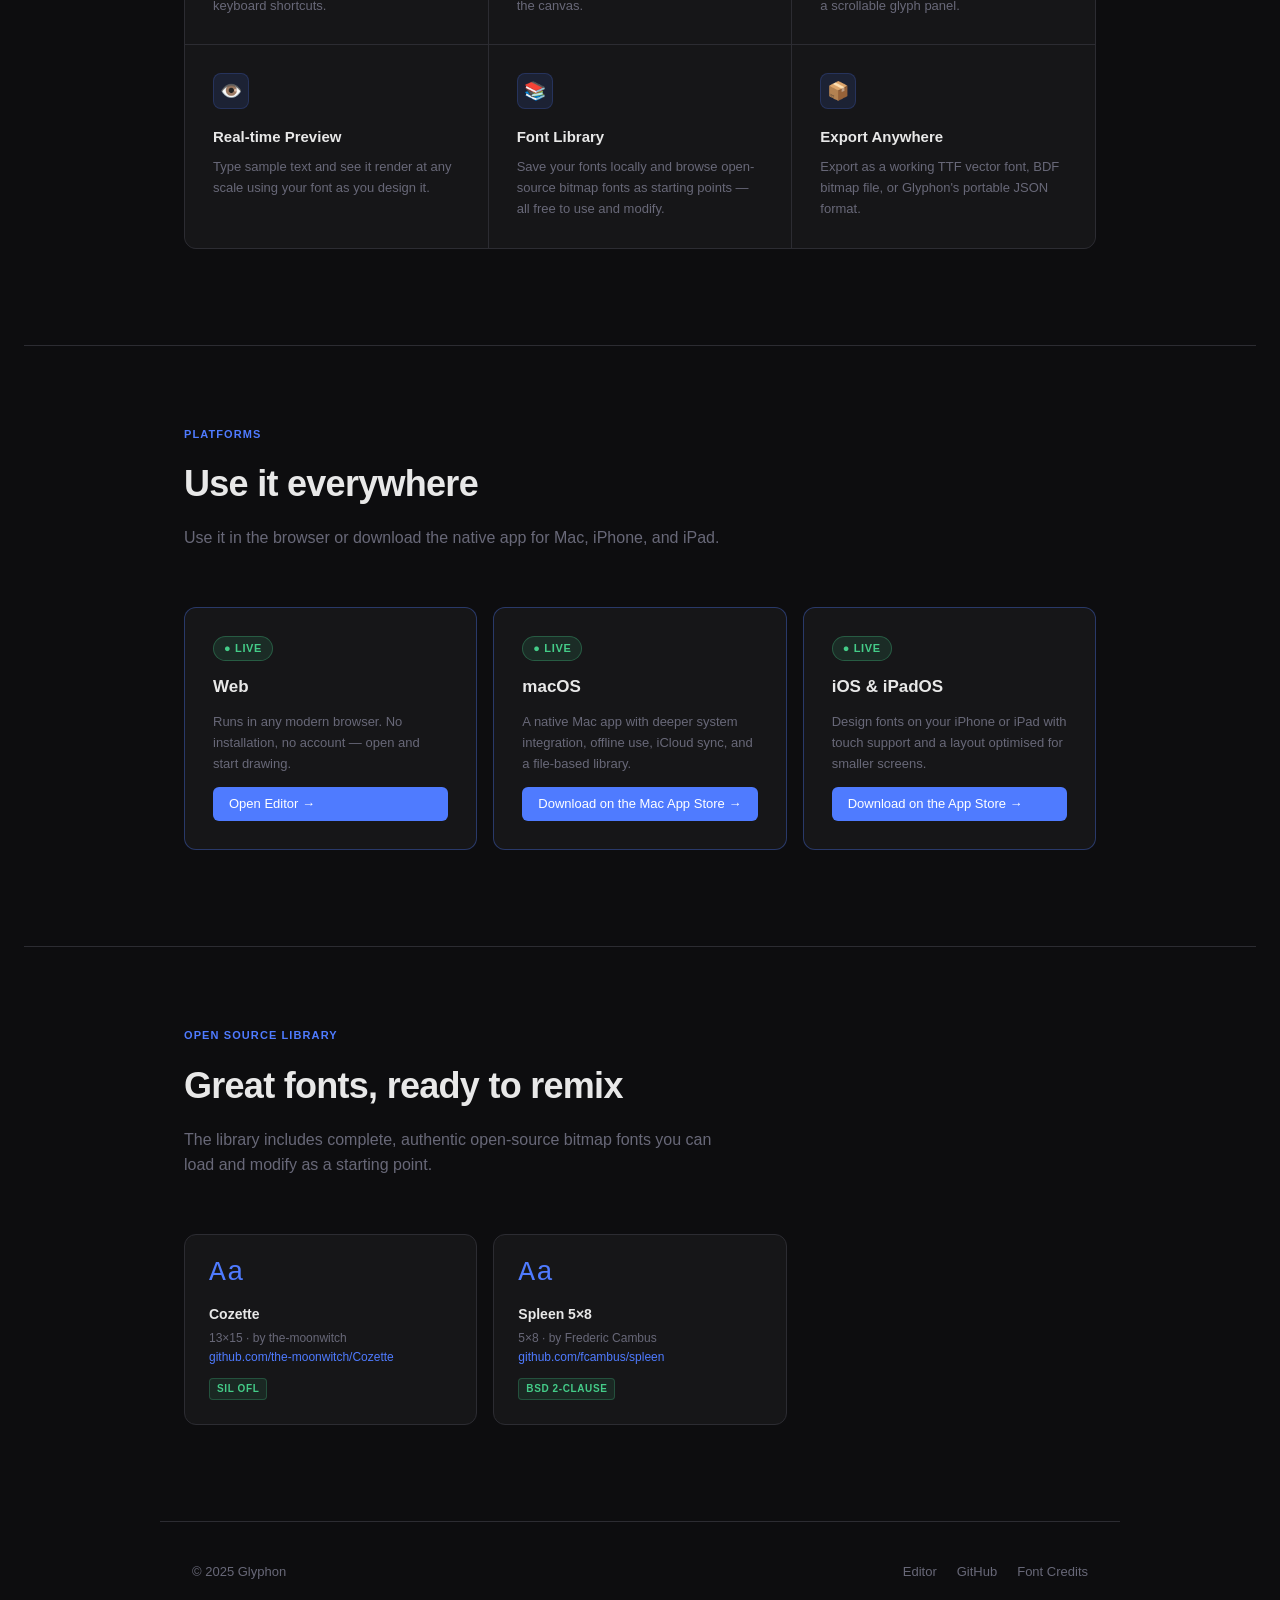
==== commit 2794fd2f: "feat: update microsite platform cards with App Store links macOS and iOS/iPadOS cards now show Live " ====
--- a/about.html
+++ b/about.html
@@ -436,7 +436,7 @@
   <section class="section" id="platforms">
     <div class="section-label">Platforms</div>
     <h2>Use it everywhere</h2>
-    <p class="section-sub">Start in the browser today. Native apps for Mac and iOS are on the way.</p>
+    <p class="section-sub">Use it in the browser or download the native app for Mac, iPhone, and iPad.</p>
 
     <div class="platforms-grid">
       <div class="platform-card available">
@@ -445,17 +445,17 @@
         <p>Runs in any modern browser. No installation, no account — open and start drawing.</p>
         <a class="btn btn-primary" href="index.html">Open Editor →</a>
       </div>
-      <div class="platform-card">
-        <span class="platform-badge badge-soon">Coming soon</span>
+      <div class="platform-card available">
+        <span class="platform-badge badge-live">● Live</span>
         <h3>macOS</h3>
-        <p>A native Mac app with deeper system integration, offline use, and file-based workflows.</p>
-        <span style="font-size:13px; color: var(--text-2);">In development</span>
-      </div>
-      <div class="platform-card">
-        <span class="platform-badge badge-soon">Coming soon</span>
+        <p>A native Mac app with deeper system integration, offline use, iCloud sync, and a file-based library.</p>
+        <a class="btn btn-primary" href="https://apps.apple.com/sg/app/glyphon/id6769979376" target="_blank">Download on the Mac App Store →</a>
+      </div>
+      <div class="platform-card available">
+        <span class="platform-badge badge-live">● Live</span>
         <h3>iOS &amp; iPadOS</h3>
-        <p>Design fonts on your iPad with touch and Apple Pencil support for precise pixel work.</p>
-        <span style="font-size:13px; color: var(--text-2);">In development</span>
+        <p>Design fonts on your iPhone or iPad with touch support and a layout optimised for smaller screens.</p>
+        <a class="btn btn-primary" href="https://apps.apple.com/sg/app/glyphon/id6769979376" target="_blank">Download on the App Store →</a>
       </div>
     </div>
   </section>
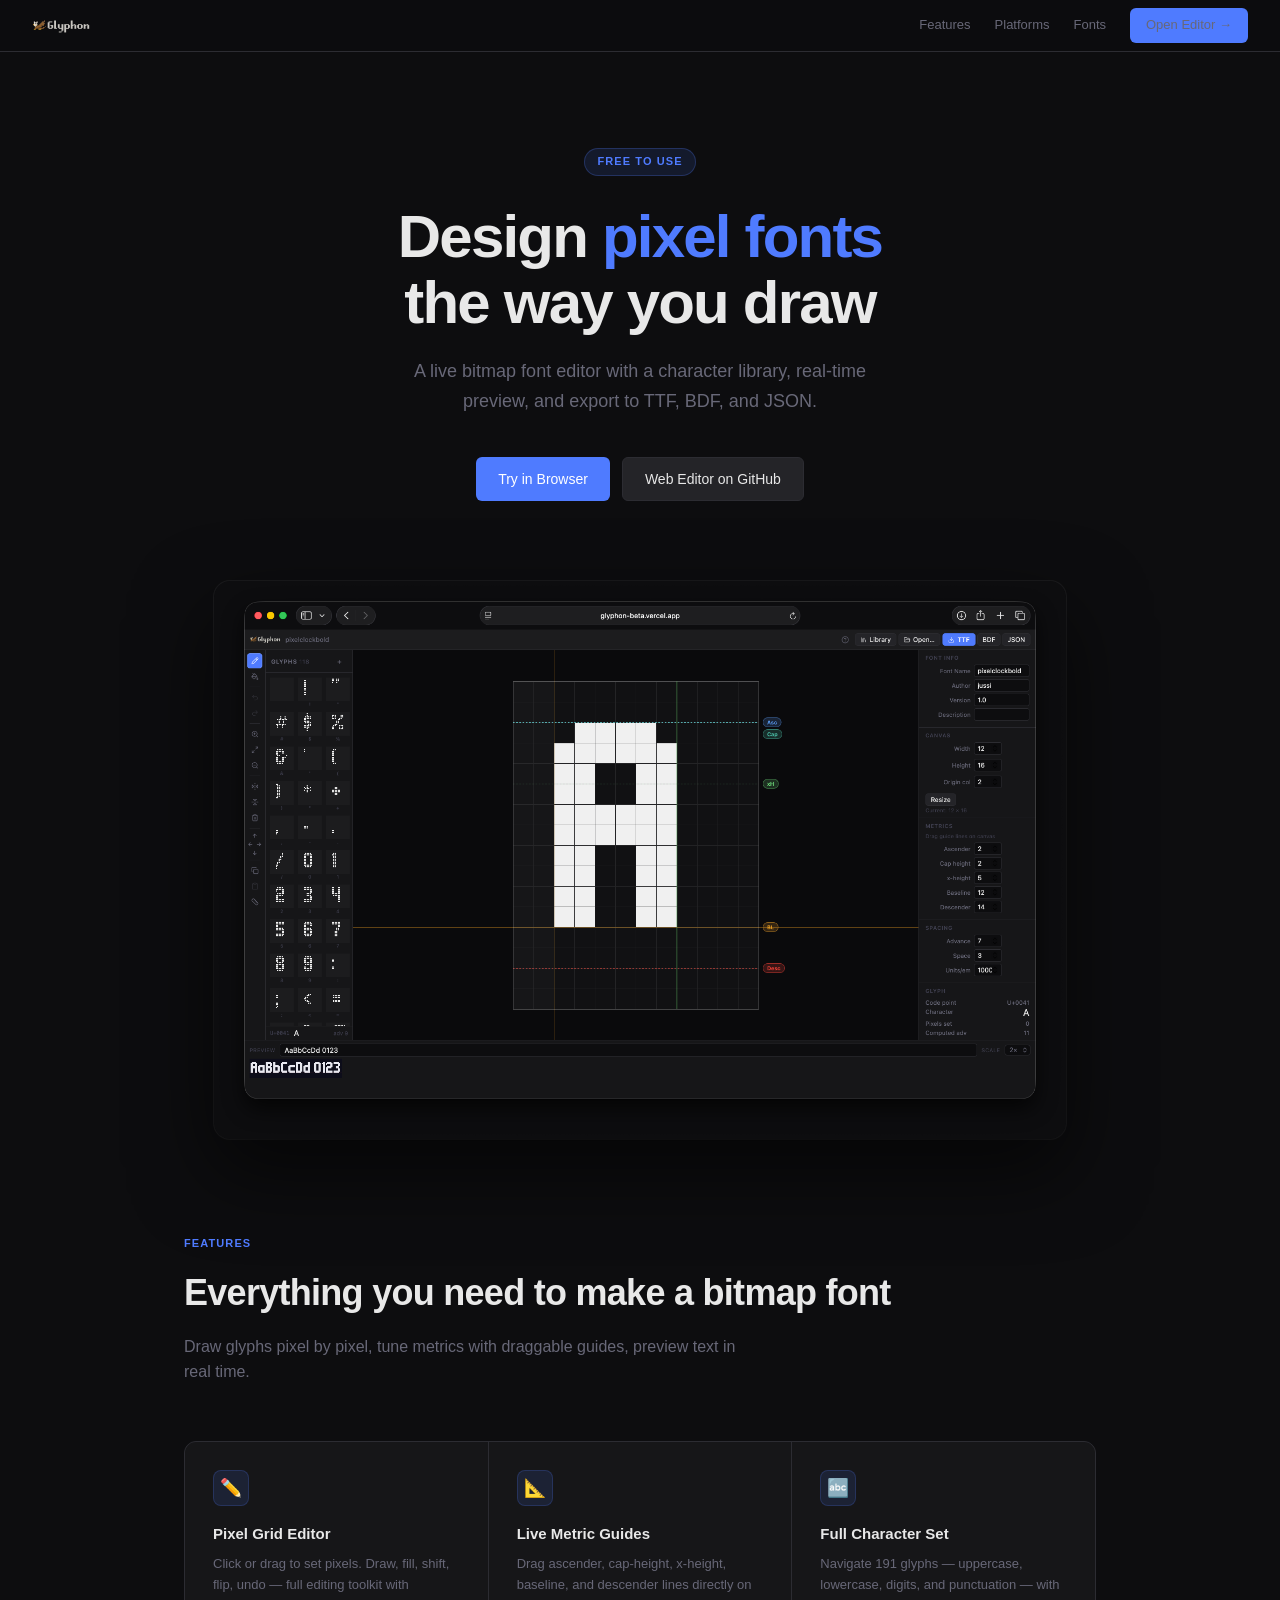
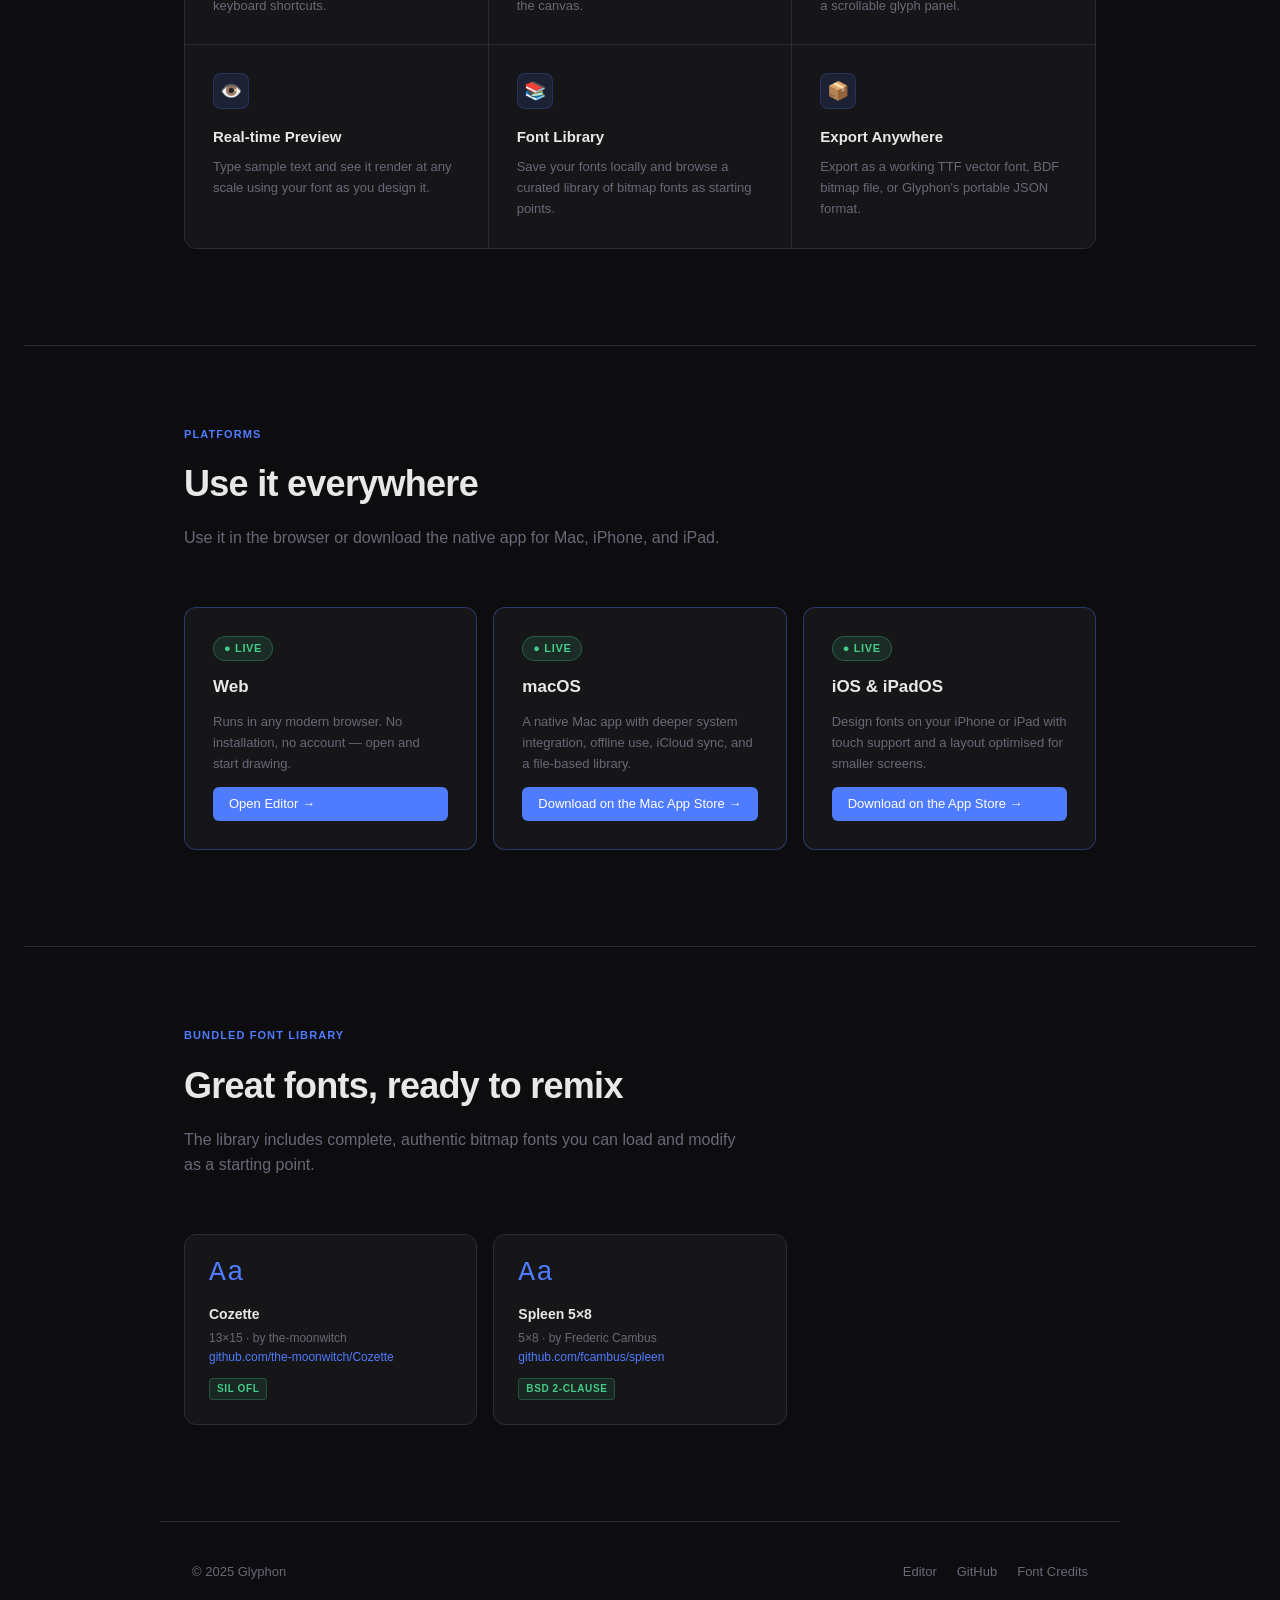
==== commit 3e2be00b: "fix: remove open source framing from microsite - Meta description, hero eyebrow, font library sectio" ====
--- a/about.html
+++ b/about.html
@@ -4,7 +4,7 @@
   <meta charset="UTF-8">
   <meta name="viewport" content="width=device-width, initial-scale=1.0">
   <title>Glyphon — Pixel Font Editor</title>
-  <meta name="description" content="Design bitmap fonts with a live pixel editor, export to TTF, BDF, or JSON, and draw inspiration from an open-source font library.">
+  <meta name="description" content="Design bitmap fonts with a live pixel editor, export to TTF, BDF, or JSON, and draw inspiration from a curated bitmap font library.">
   <style>
     *, *::before, *::after { box-sizing: border-box; margin: 0; padding: 0; }
 
@@ -374,12 +374,12 @@
 
   <!-- Hero -->
   <section class="hero">
-    <div class="hero-eyebrow">Free &amp; Open Source</div>
+    <div class="hero-eyebrow">Free to use</div>
     <h1>Design <span>pixel fonts</span><br>the way you draw</h1>
     <p>A live bitmap font editor with a character library, real-time preview, and export to TTF, BDF, and JSON.</p>
     <div class="hero-cta">
       <a class="btn btn-primary" href="index.html">Try in Browser</a>
-      <a class="btn btn-secondary" href="https://github.com/jussiedlund/glyphon-web" target="_blank">View on GitHub</a>
+      <a class="btn btn-secondary" href="https://github.com/jussiedlund/glyphon-web" target="_blank">Web Editor on GitHub</a>
     </div>
   </section>
 
@@ -420,7 +420,7 @@
       <div class="feature-card">
         <div class="feature-icon">📚</div>
         <h3>Font Library</h3>
-        <p>Save your fonts locally and browse open-source bitmap fonts as starting points — all free to use and modify.</p>
+        <p>Save your fonts locally and browse a curated library of bitmap fonts as starting points.</p>
       </div>
       <div class="feature-card">
         <div class="feature-icon">📦</div>
@@ -464,9 +464,9 @@
 
   <!-- Bundled Fonts -->
   <section class="section" id="fonts">
-    <div class="section-label">Open Source Library</div>
+    <div class="section-label">Bundled Font Library</div>
     <h2>Great fonts, ready to remix</h2>
-    <p class="section-sub">The library includes complete, authentic open-source bitmap fonts you can load and modify as a starting point.</p>
+    <p class="section-sub">The library includes complete, authentic bitmap fonts you can load and modify as a starting point.</p>
 
     <div class="fonts-grid">
       <div class="font-card">
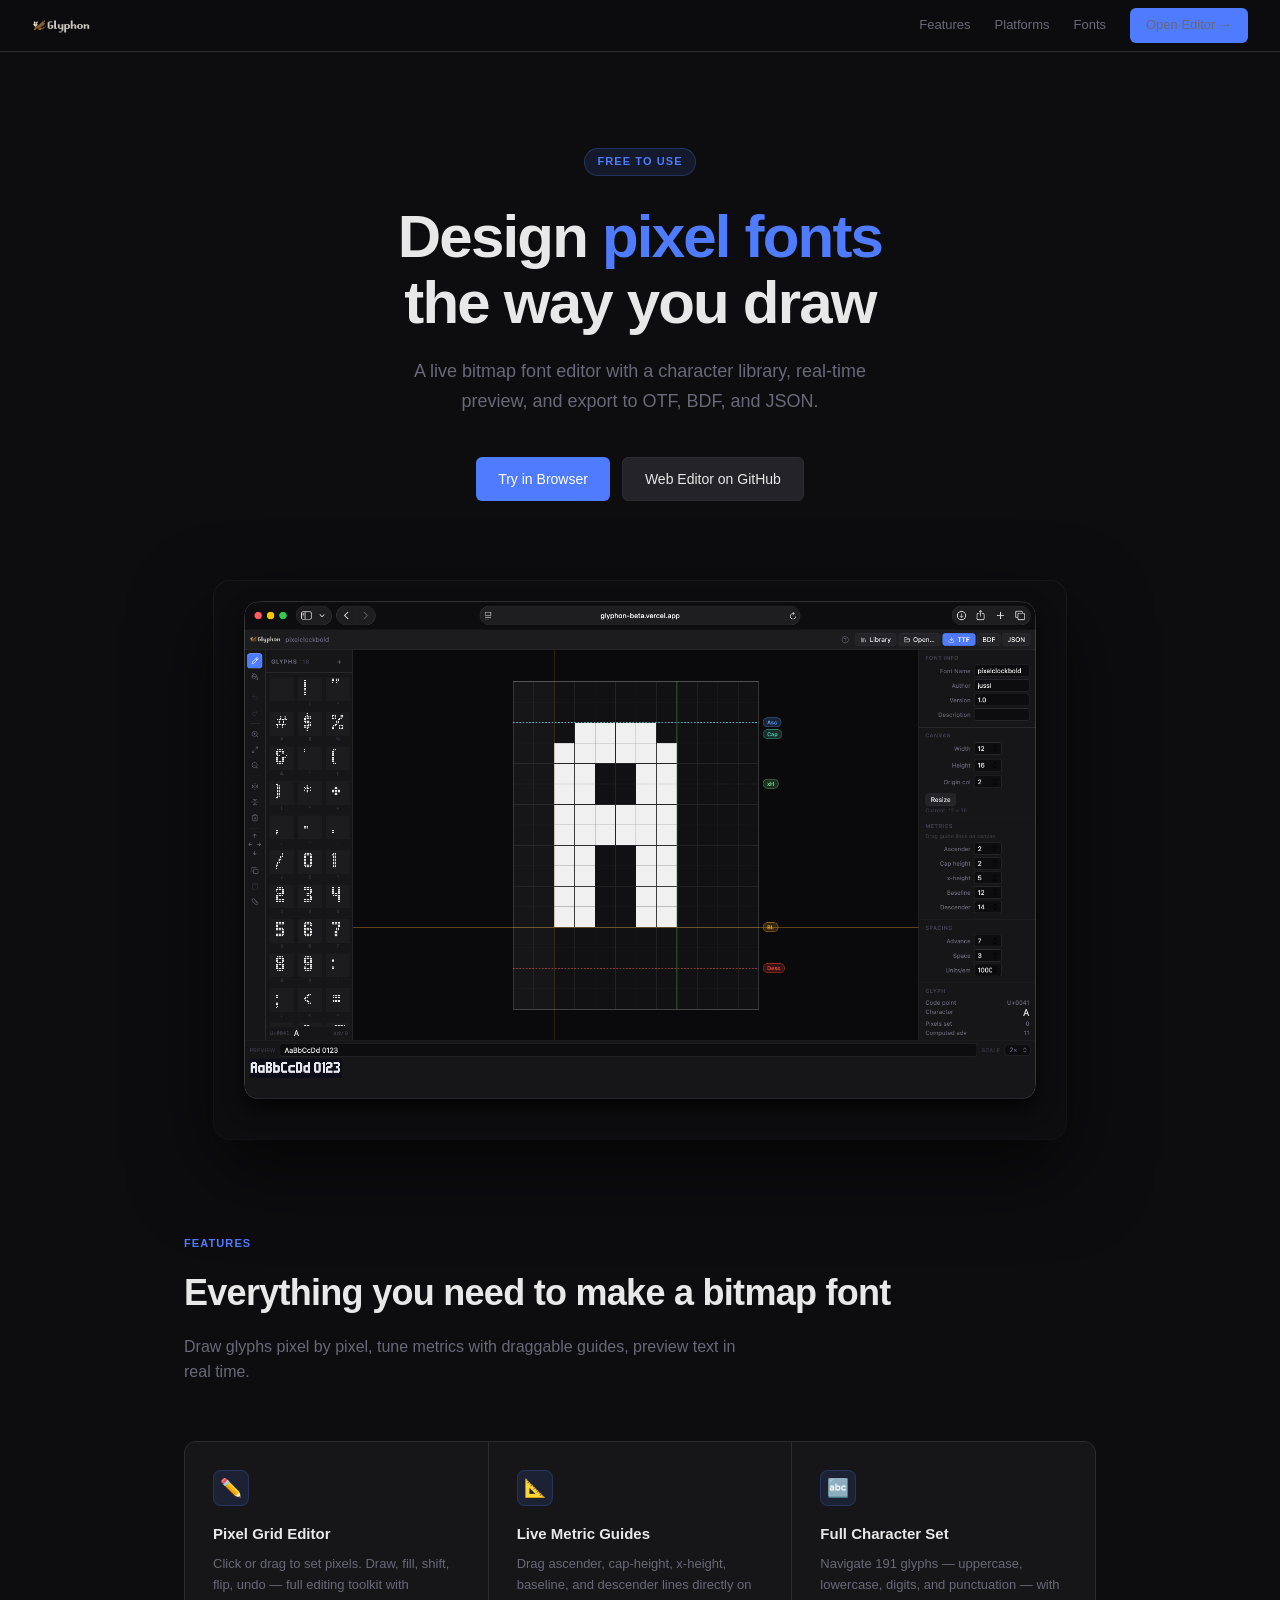
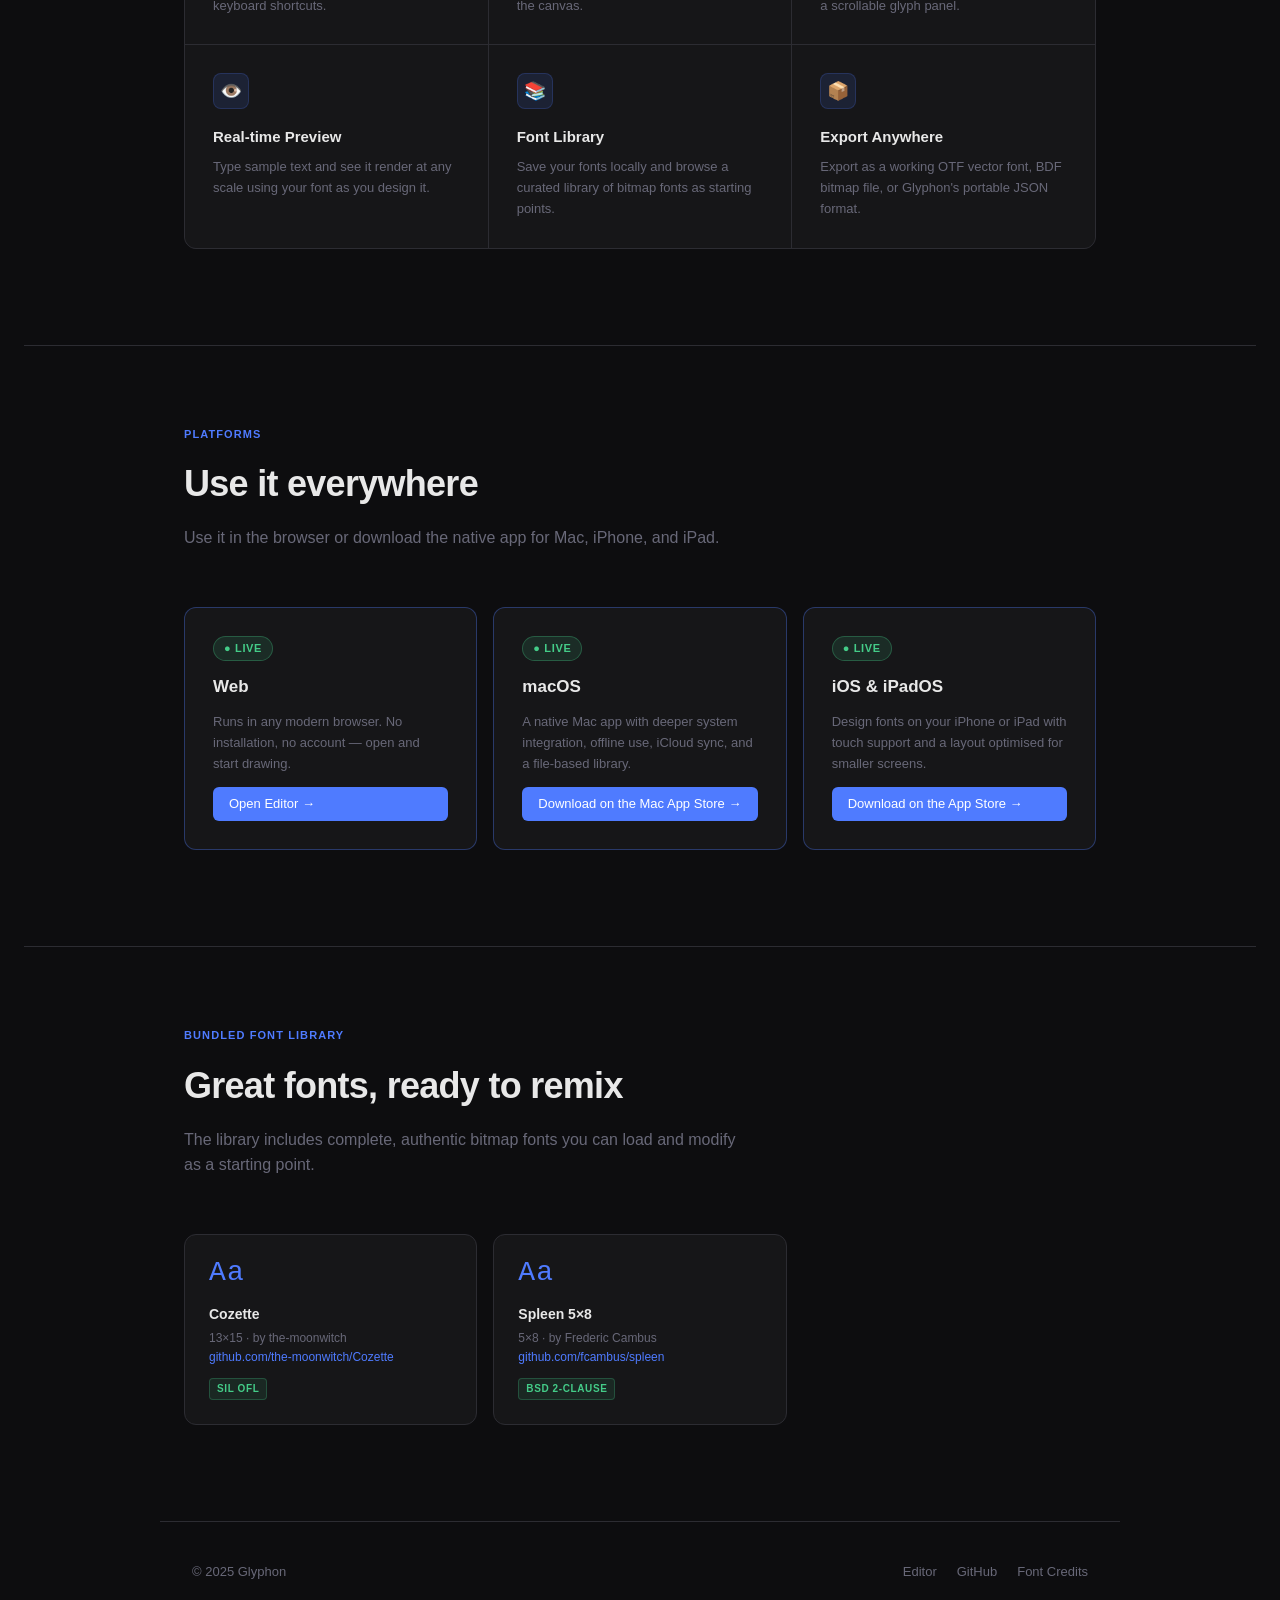
==== commit 9fbd8817: "fix: export merged outlines as .otf, fix 1px vertical offset - Trace pixel boundaries into merged co" ====
--- a/about.html
+++ b/about.html
@@ -4,7 +4,7 @@
   <meta charset="UTF-8">
   <meta name="viewport" content="width=device-width, initial-scale=1.0">
   <title>Glyphon — Pixel Font Editor</title>
-  <meta name="description" content="Design bitmap fonts with a live pixel editor, export to TTF, BDF, or JSON, and draw inspiration from a curated bitmap font library.">
+  <meta name="description" content="Design bitmap fonts with a live pixel editor, export to OTF, BDF, or JSON, and draw inspiration from a curated bitmap font library.">
   <style>
     *, *::before, *::after { box-sizing: border-box; margin: 0; padding: 0; }
 
@@ -376,7 +376,7 @@
   <section class="hero">
     <div class="hero-eyebrow">Free to use</div>
     <h1>Design <span>pixel fonts</span><br>the way you draw</h1>
-    <p>A live bitmap font editor with a character library, real-time preview, and export to TTF, BDF, and JSON.</p>
+    <p>A live bitmap font editor with a character library, real-time preview, and export to OTF, BDF, and JSON.</p>
     <div class="hero-cta">
       <a class="btn btn-primary" href="index.html">Try in Browser</a>
       <a class="btn btn-secondary" href="https://github.com/jussiedlund/glyphon-web" target="_blank">Web Editor on GitHub</a>
@@ -425,7 +425,7 @@
       <div class="feature-card">
         <div class="feature-icon">📦</div>
         <h3>Export Anywhere</h3>
-        <p>Export as a working TTF vector font, BDF bitmap file, or Glyphon's portable JSON format.</p>
+        <p>Export as a working OTF vector font, BDF bitmap file, or Glyphon's portable JSON format.</p>
       </div>
     </div>
   </section>
